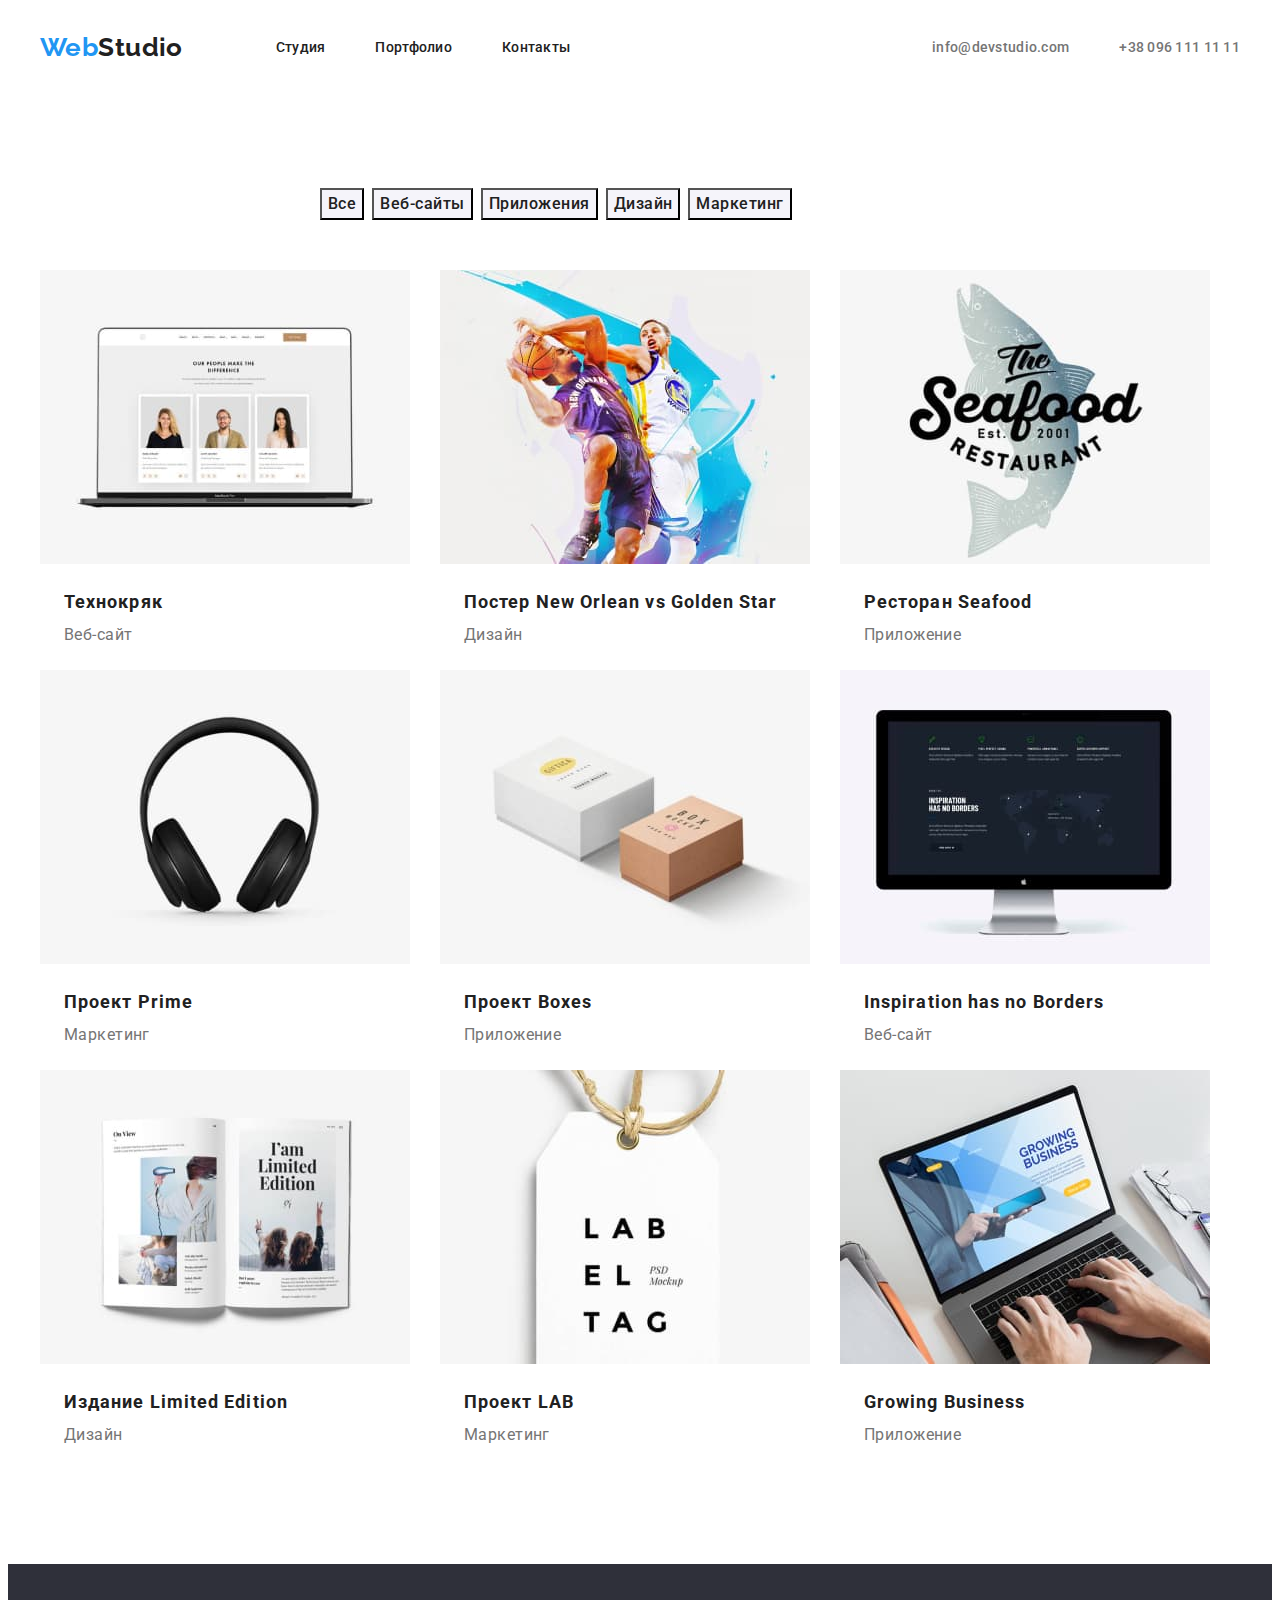
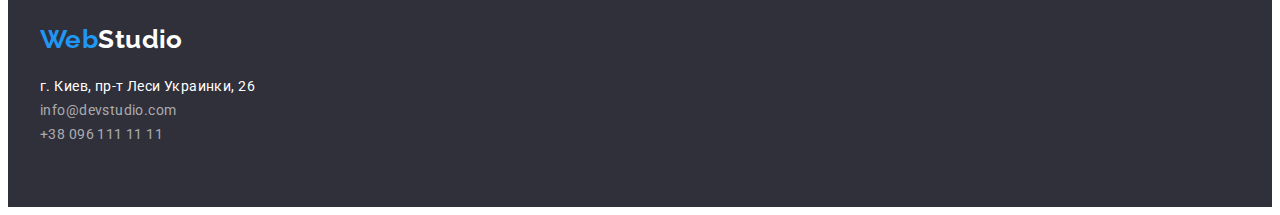
==== portfolio.html @ bc8e120f "Initial commit" ====
<!DOCTYPE html>
<html lang="ru">
<head>
    <meta charset="UTF-8">
    <meta http-equiv="X-UA-Compatible" content="IE=edge">
    <meta name="viewport" content="width=device-width, initial-scale=1.0">
    <link rel="preconnect" href="https://fonts.googleapis.com">
    <link rel="preconnect" href="https://fonts.gstatic.com" crossorigin>
    <link href="https://fonts.googleapis.com/css2?family=Raleway:wght@700&family=Roboto:wght@400;500;700&display=swap"
        rel="stylesheet">
    <title>Portfolio</title>
    <link rel="stylesheet" href="https://cdnjs.cloudflare.com/ajax/libs/modern-normalize/1.1.0/modern-normalize.min.css"
        integrity="sha512-wpPYUAdjBVSE4KJnH1VR1HeZfpl1ub8YT/NKx4PuQ5NmX2tKuGu6U/JRp5y+Y8XG2tV+wKQpNHVUX03MfMFn9Q=="
        crossorigin="anonymous" referrerpolicy="no-referrer" />
    <link rel="stylesheet" href="./css/styles.css">
</head>
<body>
    <header class="header">
        <div class="container header-container">
        <a class="logo link" href="./index.html"><span class="logo-web">Web</span>Studio</a>
        <nav class="header-list">
            <ul class="header-list list">
                <li><a class="header-item link accent-effect" href="./index.html">Студия</a></li>
                <li><a class="header-item link accent-effect" href="./portfolio.html">Портфолио</a></li>
                <li><a class="header-item link accent-effect" href="">Контакты</a></li>
            </ul>
        </nav>
    
        <ul class="list header-conect">
            <li><a class="header-mail link accent-effect" href="mailto:info@devstudio.com">info@devstudio.com</a></li>
            <li><a class="header-tel link accent-effect" href="tel:+380961111111">+38 096 111 11 11</a></li>
        </ul>
        </div>
        </header>

    <main>
        <section class="our-worck">
            <div class="container">
            <h1 class="visually-hidden">Наша работа</h1>
            <ul class="list gallary-buttons">
                <li><button class="portfolio-but" type="button">Все</button></li>
                <li><button class="portfolio-but" type="button">Веб-сайты</button></li>
                <li><button class="portfolio-but" type="button">Приложения</button></li>
                <li><button class="portfolio-but" type="button">Дизайн</button></li>
                <li><button class="portfolio-but portfolio-last-but" type="button">Маркетинг</button></li>
            </ul>
            <ul class="list gallary-container">
                    <li class="gallary-element">
                        <img src="./images/technokryk.jpg" alt="технокряк" width="370" height="294">
                        <div class="porfolio-card">
                        <h3 class="portfolio-maine-top-text">Технокряк</h3>
                        <p class="portfolio-maine-bot-text">Веб-сайт</p>
                        </div>
                    </li>
                    <li class="gallary-element" class="gallary-element">
                        <img src="./images/nba.jpg" alt="нба" width="370" height="294">
                        <div class="porfolio-card">
                        <h3 class="portfolio-maine-top-text">Постер <span lang="en">New Orlean vs Golden Star</span></h3>
                        <p class="portfolio-maine-bot-text">Дизайн</p>
                        </div>
                    </li>
                    <li class="gallary-element" class="gallary-element">
                        <img src="./images/seafood.jpg" alt="морская еда" width="370" height="294">
                        <div class="porfolio-card">
                        <h3 class="portfolio-maine-top-text">Ресторан <span lang="en">Seafood</span></h3>
                        <p class="portfolio-maine-bot-text">Приложение</p>
                        </div>
                    </li>
                    <li class="gallary-element" class="gallary-element">
                        <img src="./images/headphones.jpg" alt="наушники" width="370" height="294">
                        <div class="porfolio-card">
                        <h3 class="portfolio-maine-top-text">Проект <span lang="en">Prime</span></h3>
                        <p class="portfolio-maine-bot-text">Маркетинг</p>
                        </div>
                    </li>
                    <li class="gallary-element" class="gallary-element">
                        <img src="./images/boxes.jpg" alt="коробки" width="370" height="294">
                        <div class="porfolio-card">
                        <h3 class="portfolio-maine-top-text">Проект <span lang="en">Boxes</span></h3>
                        <p class="portfolio-maine-bot-text">Приложение</p>
                        </div>
                    </li>
                    <li class="gallary-element" class="gallary-element">
                        <img src="./images/monitor.jpg" alt="монитор" width="370" height="294">
                        <div class="porfolio-card">
                        <h3 class="portfolio-maine-top-text" lang="en">Inspiration has no Borders</h3>
                        <p class="portfolio-maine-bot-text">Веб-сайт</p>
                        </div>
                    </li>
                    <li class="gallary-element">
                        <img src="./images/magazine.jpg" alt="журнал" width="370" height="294">
                        <div class="porfolio-card">
                        <h3 class="portfolio-maine-top-text">Издание <span lang="en">Limited Edition</span></h3>
                        <p class="portfolio-maine-bot-text">Дизайн</p>
                        </div>
                    </li>
                    <li class="gallary-element">
                        <img src="./images/lab.jpg" alt="ярлык" width="370" height="294">
                        <div class="porfolio-card">
                        <h3 class="portfolio-maine-top-text">Проект <span lang="en">LAB</span></h3>
                        <p class="portfolio-maine-bot-text">Маркетинг</p>
                        </div>
                    </li>
                    <li class="gallary-element">
                        <img src="./images/laptop.jpg" alt="бизнес" width="370" height="294">
                        <div class="porfolio-card">
                        <h3 class="portfolio-maine-top-text" lang="en">Growing Business</h3>
                        <p class="portfolio-maine-bot-text">Приложение</p>
                        </div>
                    </li>
            </ul>
            </div>
        </section>

    </main>
    
    <footer class="footer">
        <div class="container">
        <a class="logo-foot link" href=""><span class="logo-web">Web</span>Studio</a>
        <address>
            <ul class="list">
                <li><a class="adress link accent-effect" href="https://goo.gl/maps/cz5JKj4KXC8Sq8Zu7" target="_blank"
                        rel="noopener nofollow noreferrer">г. Киев, пр-т Леси Украинки, 26
                    </a>
                </li>
                <li><a class="footer-mail link accent-effect" href="mailto:info@devstudio.com">info@devstudio.com</a></li>
                <li><a class="footer-tel link accent-effect" href="tel:+380961111111">+38 096 111 11 11</a></li>
            </ul>
        </address>
        </div>
    </footer>
</body>
</html>
---- css/styles.css ----
:root {
    --accent-color: #2196F3;
    --second-acent-color: #ffffff;
    --but-alt-color: #188CE8;
    --maine-text-color:#757575;
    --big-text-color: #212121;
    --footer-background: #2F303A;
    --footer-mail-tel-color: rgba(255, 255, 255, 0.6);
    --portfolio-but-color: #F5F4FA;
    --link-mail-color: #757575;
    --padding: 47px;
}

p,
h1,
h2,
h3,
h4,
h5,
h6 {
    margin: 0;
}

ul,
ol {
    margin: 0;
    padding-left: 0;
}

img {
    display: block;
}

button {
    cursor: pointer;
}

body {
    font-family: "Roboto", sans-serif;
    color: #757575;
    background-color: #FFFFFF;
    font-size: 14px;
    letter-spacing: 0.03em;
}

.container {
    width: 1200px;
    margin: 0 auto;
    padding-left: 15px;
    padding-right: 15px;
    
}

.list {
    list-style: none;
}

.link {
    text-decoration: none;
}

.accent-effect:hover,
.accent-effect:focus {
    color: var(--accent-color);
}

.visually-hidden {
    position: absolute;
    white-space: nowrap;
    width: 1px;
    height: 1px;
    overflow: hidden;
    border: 0;
    padding: 0;
    clip: rect(0 0 0 0);
    clip-path: inset(50%);
    margin: -1px;
}

/* --------------------------HEADER-------------------------- */

.header-container {
    display: flex;
    align-items: center;
}

.header {
    padding-top: 24px;
    padding-bottom: 25px;
        
} 

.logo {
    font-family: 'Raleway';
    font-weight: 700;
    font-size: 26px;
    line-height: 1.19;
    color: var(--big-text-color);
}

.logo{
    margin-right: 93px;
}

.logo-web {
    color: var(--accent-color);
}

.header-list {
    display: flex;
    align-items: center;
        
}

.header-item {
    margin-right: 50px;
}

.header-item-lc {
    margin-right: 0px;
}

.header-item {
    font-weight: 500;
    line-height: 1.14;
    letter-spacing: 0.02em;
    color: var(--big-text-color);
}

.header-mail, 
.header-tel {
    font-weight: 500;
    line-height: 1.14;
    letter-spacing: 0.02em;
    color: var(--link-mail-color);
}

.header-mail {
    margin-right: 50px;
}

.header-conect {
    display: flex;
    align-items: center;
    margin-left: auto;
}

/* --------------------------Hero-------------------------- */
.hero {
    background-color: #2F303A;
    text-align: center;
    padding-top: 200px;
    padding-bottom: 200px;
}

.hero-text {
font-weight: 900;
font-size: 44px;
line-height: 1.36;
text-align: center;
letter-spacing: 0.06em;
text-transform: uppercase;
color: var(--second-acent-color); 
}

.hero-text {
    max-width: 696px;
    margin-left: auto;
    margin-right: auto;
    
    
    margin-bottom: 30px;
    
    
}

.hero-but {
    font-family: "Roboto";
    font-weight: 700;
    font-size: 16px;
    line-height: 1.88;
    display: flex;
    align-items: center;
    text-align: center;
    letter-spacing: 0.06em;
    cursor: pointer;
    color: var(--second-acent-color);
    background-color: var(--accent-color);
}

.hero-but {
    display: block;
    margin-right: auto;
    margin-left: auto;
    padding: 10px 32px;
}
.hero-but:hover {
background-color: var(--but-alt-color);
} 

/* --------------------------Our advantages-------------------------- */

.about-adv {
    padding-top: 94px;
    padding-bottom: var(--padding);
}

.about-adv-text {
    display: flex;
    justify-content: space-between;
            
}

.about-adv-text: not(:last-child) {
    margin-right: 30px;
}

.about-top-text {
        font-weight: 700;
        font-size: 14px;
        line-height: 1.14;
        text-transform: uppercase;
        color: var(--big-text-color);
        
}

.about-top-text {
    margin-top: 0;
    margin-bottom: 10px;
    max-width: 270px;
}

.about-bot-text {
        font-weight: 400;
        line-height:1.71;
        max-width: 270px
}


/* --------------------------About Studio-------------------------- */

.about-studio {
    padding-top: var(--padding);
    padding-bottom: 94px;
}


.about-studio-text {
    font-weight: 700;
    font-size: 36px;
    line-height:1.16;
    text-align: center;
    color: var(--big-text-color);
}

.about-studio-text {
    max-width: 376px;
    margin-left: auto;
    margin-right: auto;
    margin-bottom: 50px;
}

.about-studio-img {
    display: flex;
    justify-content: space-between;
    margin-right: 30px;
}

/* --------------------------Our team-------------------------- */

.our-team {
    background-color: var(--portfolio-but-color);
}

.our-team-content {
    display: flex;
    justify-content: space-between;
    
}
.our-team-content: not(:last-child) {
    margin-right: 30px;
}

.our-team-maine-text {
    margin-right: auto;
    margin-left: auto;
    margin-bottom: 50px;
    text-align: center;
}

.our-team-card {
    text-align: center;
    padding-top: 30px;
    padding-bottom: 30px;

}

.our-team {
    padding-bottom: 94px;
}

.our-team-maine-text {
        font-weight: 700;
        font-size: 36px;
        line-height: 1.16;
        
        color: var(--big-text-color);
}

.our-team-top-text {
    font-weight: 500;
    font-size: 16px;
    line-height: 1.19;
    
    color: var(--big-text-color);
}

.our-team-top-text {
    margin-top: 0;
    margin-bottom: 10px;}


.our-team-bot-text {
        font-weight: 400;
        font-size: 16px;
        line-height: 1.19;
        
}


/* --------------------------Footer-------------------------- */

.footer {
    padding-top: 60px;
    padding-bottom: 60px;
}

.footer {
background-color: var(--footer-background);
}
.logo-foot {
        font-family: 'Raleway';
        font-weight: 700;
        font-size: 26px;
        line-height: 1.19;
        color: var(--second-acent-color);
}

.logo-foot {
    display: block;
    padding-bottom: 20px;
}

.footer-conect {
    display: flex;
    flex-direction: column;
    justify-content: space-between;

}

.footer-conect {
    margin-left: auto;
    padding-bottom: 9px;
}

.adress {
        font-style: normal;
        font-weight: 400;
        line-height: 1.71;
        color: var(--second-acent-color);
}

.footer-mail {
        font-style: normal;
        font-weight: 400;
        line-height: 1.71;
        color: var(--footer-mail-tel-color)
    }

.footer-tel {
        font-style: normal;
        font-weight: 400;
        line-height: 1.71;
        color: var(--footer-mail-tel-color)
    }

/* --------------------------Portfolio-------------------------- */

.portfolio-but {
        font-family: 'Roboto';
        font-weight: 500;
        font-size: 16px;
        line-height: 1.62;
        text-align: center;
        letter-spacing: 0.03em;
        color: var(--big-text-color);
        background-color: var(--portfolio-but-color);
        margin-right: 8px;
}

.portfolio-last-but {
    margin-right: 0px;
}

.portfolio-but:hover,
.portfolio-but:focus {
    background-color: var(--accent-color);
    color: var(--second-acent-color);
}
.gallary-buttons {
    padding-top: 100px;
    padding-left: 280px;
}

.gallary-buttons {
    display: flex;
    padding-bottom: 50px;
}


.portfolio-maine-top-text {
        font-weight: 700;
        font-size: 18px;
        line-height: 2;
        letter-spacing: 0.06em;
        color: var(--big-text-color);
}

.portfolio-maine-bot-text {
        font-weight: 400;
        font-size: 16px;
        line-height: 1.88;        
}

.gallary-container {
    display: flex;
    flex-wrap: wrap;
    padding-bottom: 94px;
    
}

.gallary-element {
    width: 370px;
    margin-right: 30px;
}

.gallary-element:nth-child(3n) {
    margin-right: 0px;
}

.porfolio-card {
    margin-left: 24px;
    padding-top: 20px;
    padding-bottom: 20px;
}
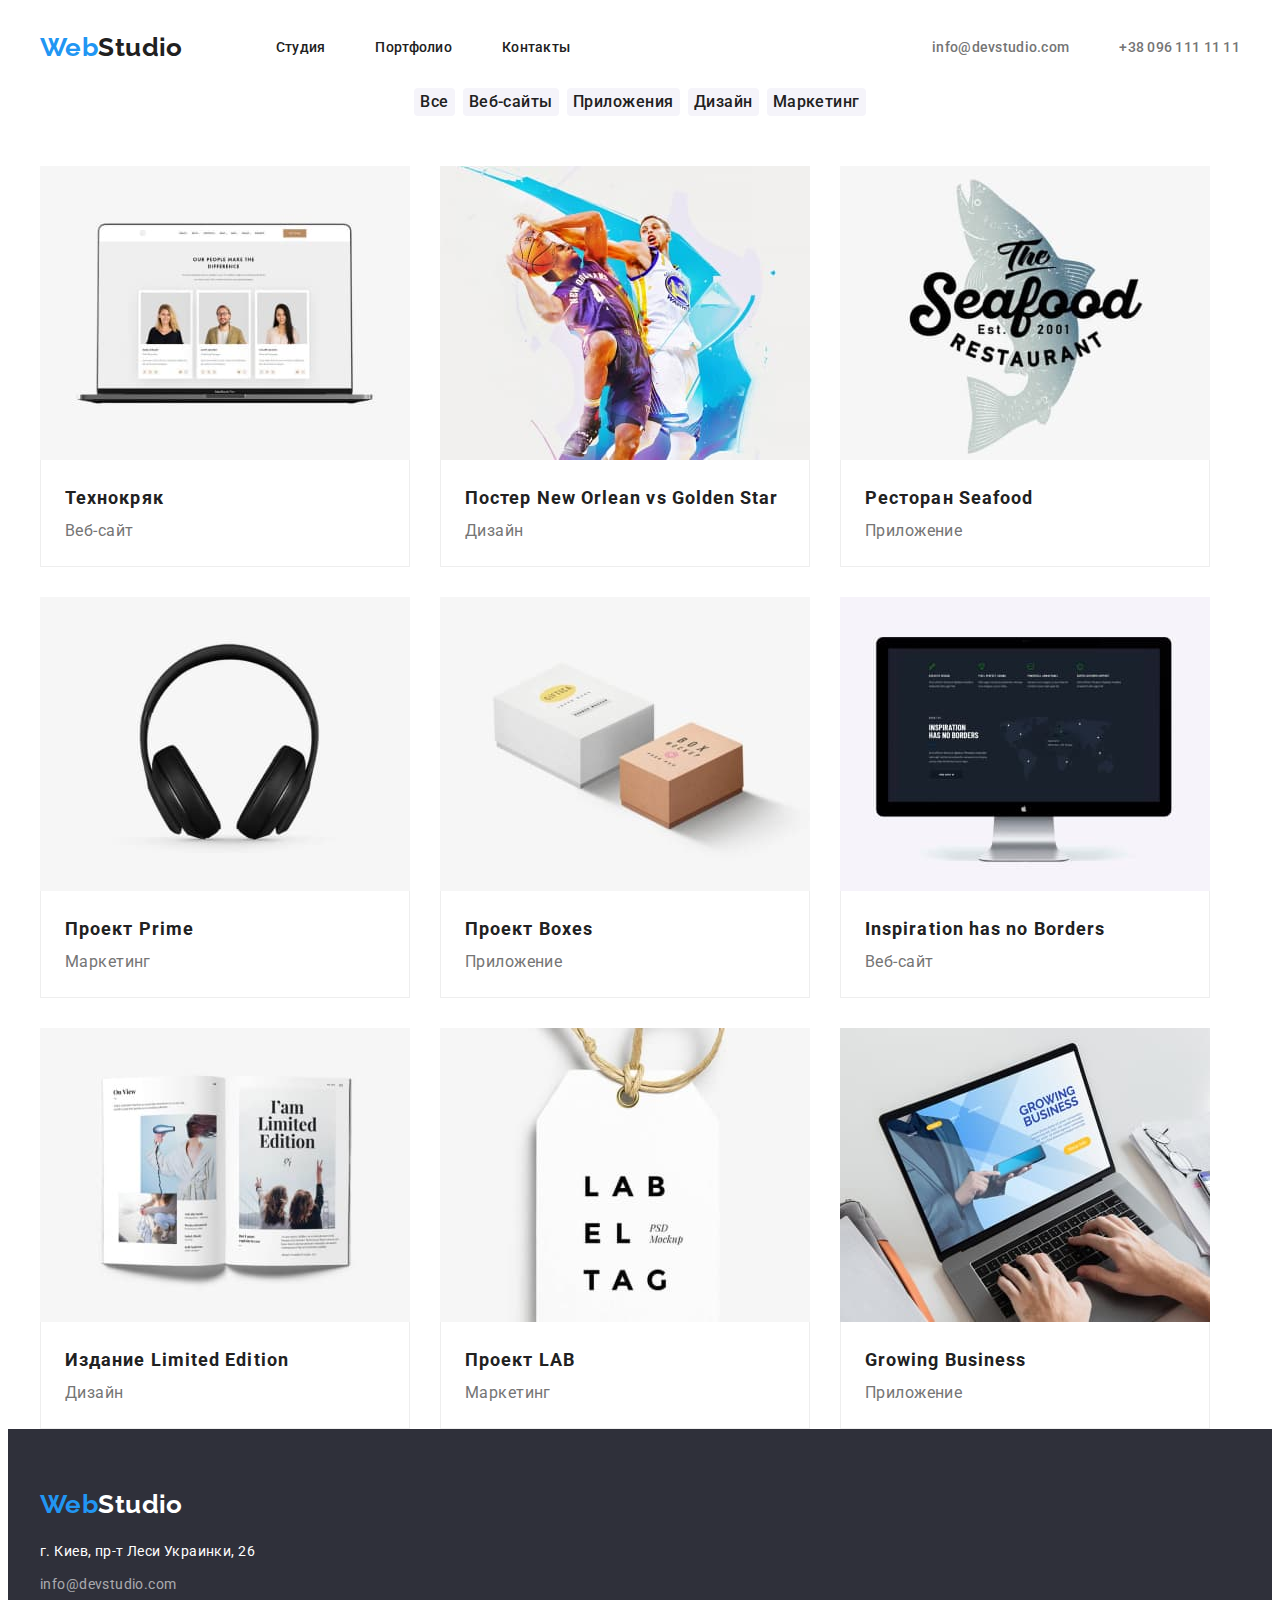
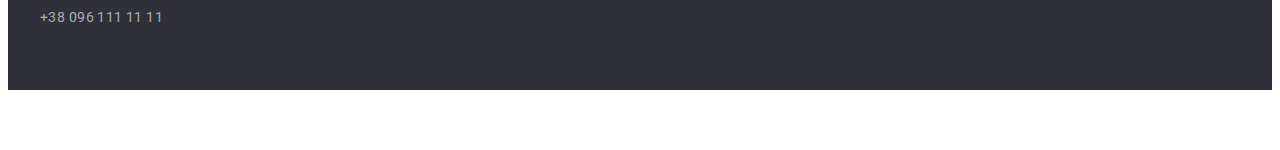
==== commit 12467042: "Changes" ====
--- a/portfolio.html
+++ b/portfolio.html
@@ -20,15 +20,15 @@
         <a class="logo link" href="./index.html"><span class="logo-web">Web</span>Studio</a>
         <nav class="header-list">
             <ul class="header-list list">
-                <li><a class="header-item link accent-effect" href="./index.html">Студия</a></li>
-                <li><a class="header-item link accent-effect" href="./portfolio.html">Портфолио</a></li>
-                <li><a class="header-item link accent-effect" href="">Контакты</a></li>
+                <li class="header-list-links"><a class="header-item link accent-effect" href="./index.html">Студия</a></li>
+                <li class="header-list-links"><a class="header-item link accent-effect" href="./portfolio.html">Портфолио</a></li>
+                <li class="header-list-links"><a class="header-item link accent-effect" href="">Контакты</a></li>
             </ul>
         </nav>
     
         <ul class="list header-conect">
-            <li><a class="header-mail link accent-effect" href="mailto:info@devstudio.com">info@devstudio.com</a></li>
-            <li><a class="header-tel link accent-effect" href="tel:+380961111111">+38 096 111 11 11</a></li>
+            <li class="header-conect-item"><a class="header-mail link accent-effect" href="mailto:info@devstudio.com">info@devstudio.com</a></li>
+            <li class="header-conect-item"><a class="header-tel link accent-effect" href="tel:+380961111111">+38 096 111 11 11</a></li>
         </ul>
         </div>
         </header>
@@ -118,13 +118,13 @@
         <div class="container">
         <a class="logo-foot link" href=""><span class="logo-web">Web</span>Studio</a>
         <address>
-            <ul class="list">
-                <li><a class="adress link accent-effect" href="https://goo.gl/maps/cz5JKj4KXC8Sq8Zu7" target="_blank"
+            <ul class="list footer-conect">
+                <li class="footer-conect-item"><a class="adress link accent-effect" href="https://goo.gl/maps/cz5JKj4KXC8Sq8Zu7" target="_blank"
                         rel="noopener nofollow noreferrer">г. Киев, пр-т Леси Украинки, 26
                     </a>
                 </li>
-                <li><a class="footer-mail link accent-effect" href="mailto:info@devstudio.com">info@devstudio.com</a></li>
-                <li><a class="footer-tel link accent-effect" href="tel:+380961111111">+38 096 111 11 11</a></li>
+                <li class="footer-conect-item"><a class="footer-mail link accent-effect" href="mailto:info@devstudio.com">info@devstudio.com</a></li>
+                <li class="footer-conect-item"><a class="footer-tel link accent-effect" href="tel:+380961111111">+38 096 111 11 11</a></li>
             </ul>
         </address>
         </div>
--- a/css/styles.css
+++ b/css/styles.css
@@ -8,7 +8,8 @@
     --footer-mail-tel-color: rgba(255, 255, 255, 0.6);
     --portfolio-but-color: #F5F4FA;
     --link-mail-color: #757575;
-    --padding: 47px;
+    --big-padding: 94px;
+    --small-margin: 30px;
 }
 
 p,
@@ -109,15 +110,19 @@
 .header-list {
     display: flex;
     align-items: center;
-        
-}
-
+    }
+
+.header-list-links {
+    text-align: center;
+    margin-right: 50px;
+    }
+
+.header-list-links:last-child {
+    margin-right: 0px; 
+    
+}
 .header-item {
-    margin-right: 50px;
-}
-
-.header-item-lc {
-    margin-right: 0px;
+    padding: 15px 0px 15px 0px;
 }
 
 .header-item {
@@ -135,14 +140,23 @@
     color: var(--link-mail-color);
 }
 
-.header-mail {
-    margin-right: 50px;
-}
 
 .header-conect {
     display: flex;
     align-items: center;
     margin-left: auto;
+}
+
+.header-conect-item {
+    margin-right: 50px;
+}
+
+.header-conect-item:last-child {
+    margin-right: 0px;
+}
+
+.header-mail, .header-tel {
+    padding: 15px 0px 15px 0px;
 }
 
 /* --------------------------Hero-------------------------- */
@@ -167,11 +181,7 @@
     max-width: 696px;
     margin-left: auto;
     margin-right: auto;
-    
-    
-    margin-bottom: 30px;
-    
-    
+    margin-bottom: var(--small-margin);    
 }
 
 .hero-but {
@@ -183,17 +193,17 @@
     align-items: center;
     text-align: center;
     letter-spacing: 0.06em;
+    border: none;
+    border-radius: 4px;
     cursor: pointer;
     color: var(--second-acent-color);
     background-color: var(--accent-color);
-}
-
-.hero-but {
     display: block;
     margin-right: auto;
     margin-left: auto;
     padding: 10px 32px;
 }
+
 .hero-but:hover {
 background-color: var(--but-alt-color);
 } 
@@ -201,19 +211,24 @@
 /* --------------------------Our advantages-------------------------- */
 
 .about-adv {
-    padding-top: 94px;
-    padding-bottom: var(--padding);
+    padding-top: var(--big-padding);
+    padding-bottom: var(--big-padding);
 }
 
 .about-adv-text {
     display: flex;
-    justify-content: space-between;
-            
-}
-
-.about-adv-text: not(:last-child) {
-    margin-right: 30px;
-}
+
+}
+
+.about-top-text-item {
+margin-right: var(--small-margin);
+}
+
+.about-top-text-item:last-child {
+    margin-right: 0px;
+}
+    
+
 
 .about-top-text {
         font-weight: 700;
@@ -240,8 +255,7 @@
 /* --------------------------About Studio-------------------------- */
 
 .about-studio {
-    padding-top: var(--padding);
-    padding-bottom: 94px;
+    padding-bottom: var(--big-padding);
 }
 
 
@@ -254,16 +268,18 @@
 }
 
 .about-studio-text {
-    max-width: 376px;
-    margin-left: auto;
-    margin-right: auto;
     margin-bottom: 50px;
 }
 
+.about-studio-list {
+    display: flex;
+}
+
 .about-studio-img {
-    display: flex;
-    justify-content: space-between;
-    margin-right: 30px;
+    margin-right: var(--small-margin);}
+
+.about-studio-img:last-child {
+    margin-right: 0px;
 }
 
 /* --------------------------Our team-------------------------- */
@@ -274,11 +290,23 @@
 
 .our-team-content {
     display: flex;
-    justify-content: space-between;
-    
-}
-.our-team-content: not(:last-child) {
-    margin-right: 30px;
+}
+
+.our-team-box {
+background: #FFFFFF;
+box-shadow: 0px 1px 3px rgba(0, 0, 0, 0.12),
+0px 1px 1px rgba(0, 0, 0, 0.14),
+0px 2px 1px rgba(0, 0, 0, 0.2);
+border-radius: 0px 0px 4px 4px; 
+}
+
+
+.our-team-box {
+    margin-right: var(--small-margin);
+}
+
+.our-team-box:last-child {
+    margin-right: 0px;
 }
 
 .our-team-maine-text {
@@ -296,14 +324,13 @@
 }
 
 .our-team {
-    padding-bottom: 94px;
+    padding-bottom: var(--big-padding);
 }
 
 .our-team-maine-text {
         font-weight: 700;
         font-size: 36px;
         line-height: 1.16;
-        
         color: var(--big-text-color);
 }
 
@@ -311,7 +338,6 @@
     font-weight: 500;
     font-size: 16px;
     line-height: 1.19;
-    
     color: var(--big-text-color);
 }
 
@@ -332,7 +358,7 @@
 
 .footer {
     padding-top: 60px;
-    padding-bottom: 60px;
+    margin-bottom: 60px;
 }
 
 .footer {
@@ -348,19 +374,20 @@
 
 .logo-foot {
     display: block;
-    padding-bottom: 20px;
+    margin-bottom: 20px;
 }
 
 .footer-conect {
-    display: flex;
-    flex-direction: column;
-    justify-content: space-between;
-
-}
-
-.footer-conect {
-    margin-left: auto;
-    padding-bottom: 9px;
+    padding-bottom: 60px;
+}
+
+.footer-conect-item {
+    display: table;
+    margin-bottom: 9px;
+}
+
+.footer-conect-item:last-child {
+    margin-bottom: 0px;
 }
 
 .adress {
@@ -393,6 +420,8 @@
         line-height: 1.62;
         text-align: center;
         letter-spacing: 0.03em;
+        border: none;
+        border-radius: 4px;
         color: var(--big-text-color);
         background-color: var(--portfolio-but-color);
         margin-right: 8px;
@@ -407,14 +436,11 @@
     background-color: var(--accent-color);
     color: var(--second-acent-color);
 }
+
 .gallary-buttons {
-    padding-top: 100px;
-    padding-left: 280px;
-}
-
-.gallary-buttons {
-    display: flex;
-    padding-bottom: 50px;
+    display: flex;
+    justify-content: center;
+    margin-bottom: 50px;
 }
 
 
@@ -435,21 +461,26 @@
 .gallary-container {
     display: flex;
     flex-wrap: wrap;
-    padding-bottom: 94px;
     
 }
 
 .gallary-element {
     width: 370px;
-    margin-right: 30px;
+    margin-right: var(--small-margin);
+    margin-bottom: var(--small-margin);
+
 }
 
 .gallary-element:nth-child(3n) {
     margin-right: 0px;
 }
 
+.gallary-element:nth-last-child(-n+3) {
+    margin-bottom: 0px;
+}
+
 .porfolio-card {
-    margin-left: 24px;
-    padding-top: 20px;
-    padding-bottom: 20px;
+    padding: 20px 24px;
+    border: 1px solid #EEEEEE;
+    border-top: none;
 }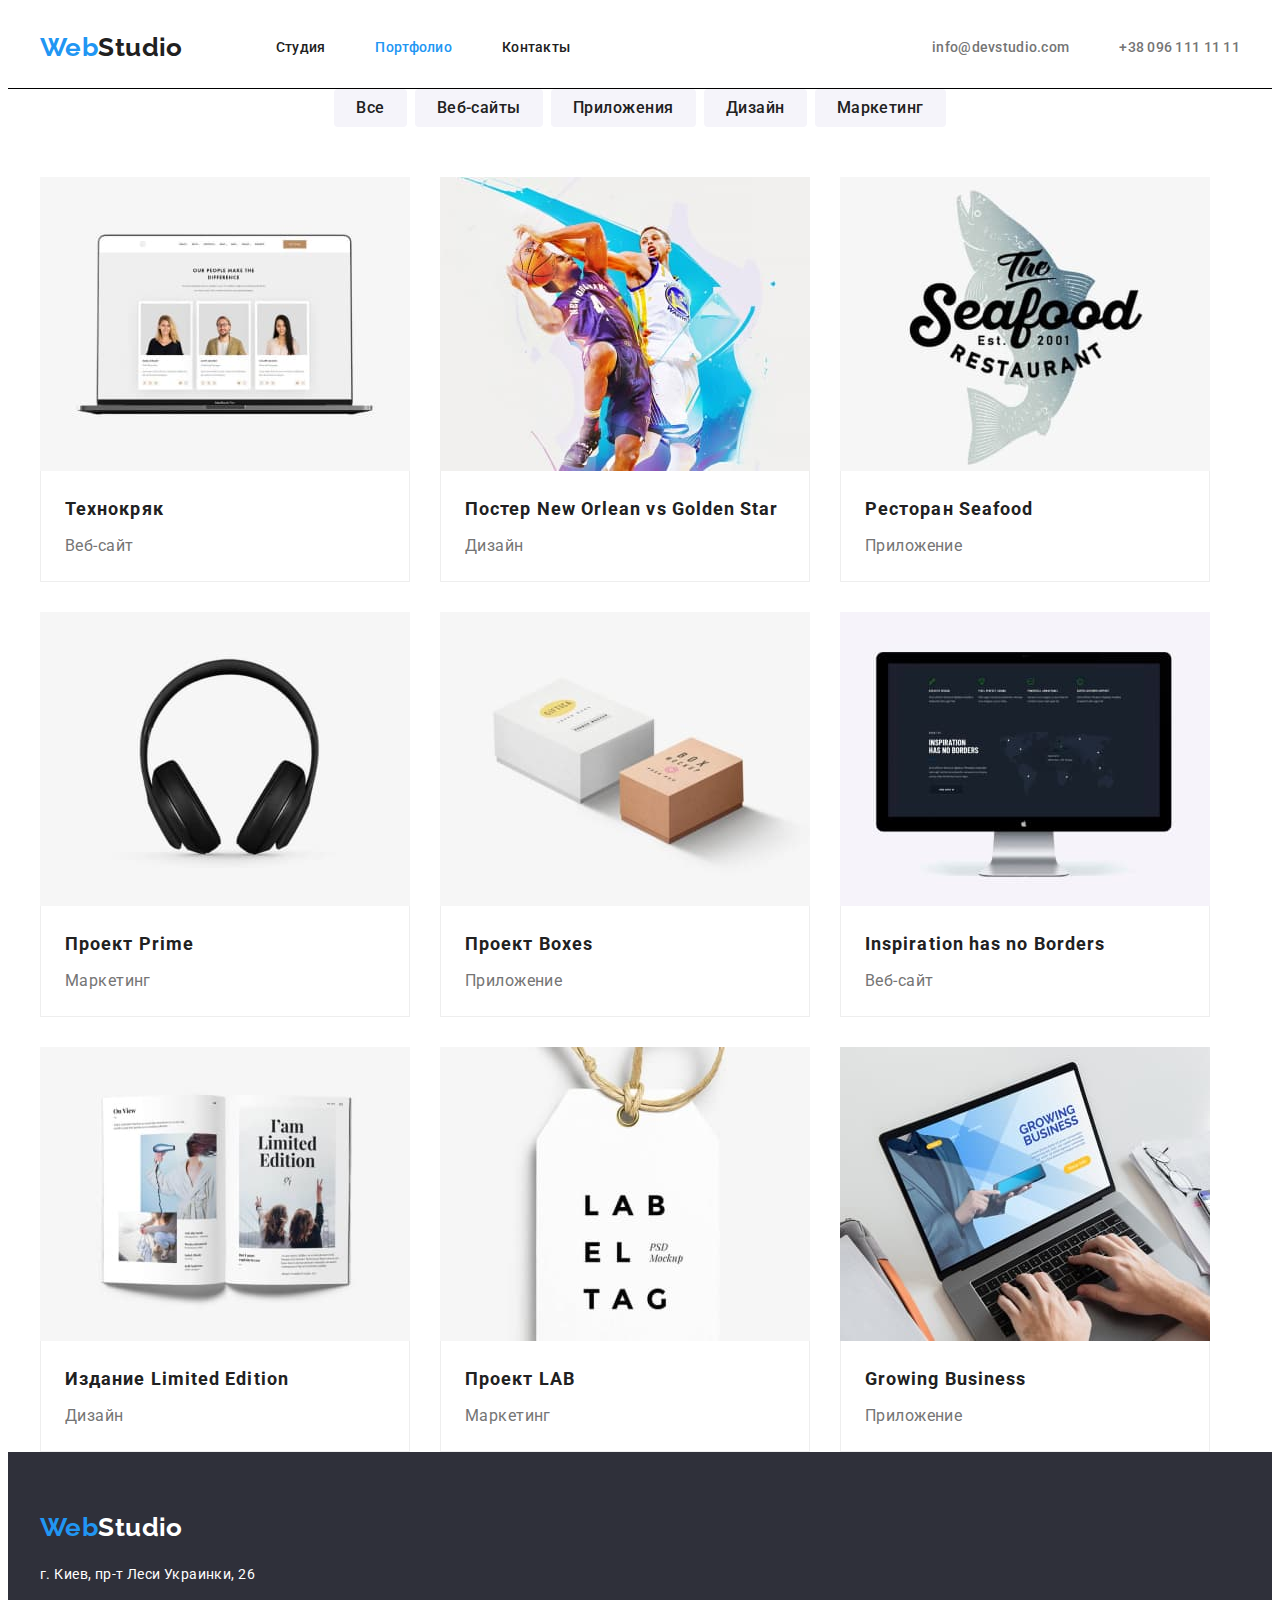
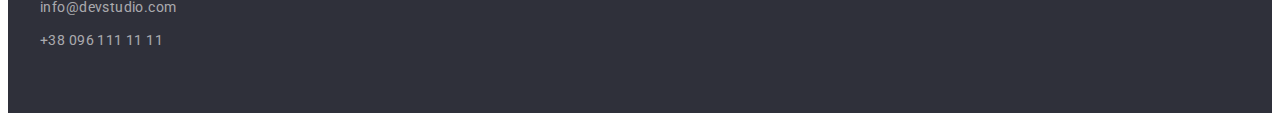
==== commit b594ee78: "Ver 3" ====
--- a/portfolio.html
+++ b/portfolio.html
@@ -15,13 +15,13 @@
     <link rel="stylesheet" href="./css/styles.css">
 </head>
 <body>
-    <header class="header">
+    <header class="header headre-portfolio">
         <div class="container header-container">
         <a class="logo link" href="./index.html"><span class="logo-web">Web</span>Studio</a>
         <nav class="header-list">
             <ul class="header-list list">
                 <li class="header-list-links"><a class="header-item link accent-effect" href="./index.html">Студия</a></li>
-                <li class="header-list-links"><a class="header-item link accent-effect" href="./portfolio.html">Портфолио</a></li>
+                <li class="header-list-links"><a class="header-item link current accent-effect " href="./portfolio.html">Портфолио</a></li>
                 <li class="header-list-links"><a class="header-item link accent-effect" href="">Контакты</a></li>
             </ul>
         </nav>
--- a/css/styles.css
+++ b/css/styles.css
@@ -7,9 +7,10 @@
     --footer-background: #2F303A;
     --footer-mail-tel-color: rgba(255, 255, 255, 0.6);
     --portfolio-but-color: #F5F4FA;
+    --porfolio-card-color: #EEEEEE;
     --link-mail-color: #757575;
-    --big-padding: 94px;
-    --small-margin: 30px;
+    --section-padding: 94px;
+    --tipical-margin: 30px;
 }
 
 p,
@@ -30,6 +31,12 @@
 
 img {
     display: block;
+    max-width: 100%;
+    height: auto;
+}
+
+address {
+    font-style: normal;
 }
 
 button {
@@ -44,6 +51,11 @@
     letter-spacing: 0.03em;
 }
 
+.section {
+    padding-top: 94px;
+    padding-bottom: 94px;
+}
+
 .container {
     width: 1200px;
     margin: 0 auto;
@@ -54,6 +66,8 @@
 
 .list {
     list-style: none;
+    padding-left: 0;
+    margin: 0;
 }
 
 .link {
@@ -64,6 +78,7 @@
 .accent-effect:focus {
     color: var(--accent-color);
 }
+
 
 .visually-hidden {
     position: absolute;
@@ -132,6 +147,10 @@
     color: var(--big-text-color);
 }
 
+.current {
+    color: var(--accent-color);
+}
+
 .header-mail, 
 .header-tel {
     font-weight: 500;
@@ -158,6 +177,8 @@
 .header-mail, .header-tel {
     padding: 15px 0px 15px 0px;
 }
+
+
 
 /* --------------------------Hero-------------------------- */
 .hero {
@@ -181,7 +202,7 @@
     max-width: 696px;
     margin-left: auto;
     margin-right: auto;
-    margin-bottom: var(--small-margin);    
+    margin-bottom: var(--tipical-margin);    
 }
 
 .hero-but {
@@ -211,8 +232,8 @@
 /* --------------------------Our advantages-------------------------- */
 
 .about-adv {
-    padding-top: var(--big-padding);
-    padding-bottom: var(--big-padding);
+    padding-top: var(--section-padding);
+    padding-bottom: var(--section-padding);
 }
 
 .about-adv-text {
@@ -221,7 +242,7 @@
 }
 
 .about-top-text-item {
-margin-right: var(--small-margin);
+margin-right: var(--tipical-margin);
 }
 
 .about-top-text-item:last-child {
@@ -255,7 +276,7 @@
 /* --------------------------About Studio-------------------------- */
 
 .about-studio {
-    padding-bottom: var(--big-padding);
+    padding-bottom: var(--section-padding);
 }
 
 
@@ -276,7 +297,7 @@
 }
 
 .about-studio-img {
-    margin-right: var(--small-margin);}
+    margin-right: var(--tipical-margin);}
 
 .about-studio-img:last-child {
     margin-right: 0px;
@@ -302,7 +323,7 @@
 
 
 .our-team-box {
-    margin-right: var(--small-margin);
+    margin-right: var(--tipical-margin);
 }
 
 .our-team-box:last-child {
@@ -324,7 +345,8 @@
 }
 
 .our-team {
-    padding-bottom: var(--big-padding);
+    padding: var(--section-padding) 0px var(--section-padding) 0px;
+    
 }
 
 .our-team-maine-text {
@@ -358,11 +380,8 @@
 
 .footer {
     padding-top: 60px;
-    margin-bottom: 60px;
-}
-
-.footer {
-background-color: var(--footer-background);
+    padding-bottom: 60px;
+    background-color: var(--footer-background);
 }
 .logo-foot {
         font-family: 'Raleway';
@@ -377,10 +396,6 @@
     margin-bottom: 20px;
 }
 
-.footer-conect {
-    padding-bottom: 60px;
-}
-
 .footer-conect-item {
     display: table;
     margin-bottom: 9px;
@@ -391,7 +406,6 @@
 }
 
 .adress {
-        font-style: normal;
         font-weight: 400;
         line-height: 1.71;
         color: var(--second-acent-color);
@@ -411,6 +425,10 @@
         color: var(--footer-mail-tel-color)
     }
 
+/* --------------------------Header Portfolio-------------------------- */
+.headre-portfolio {
+    border-bottom: 1px solid black;
+}
 /* --------------------------Portfolio-------------------------- */
 
 .portfolio-but {
@@ -424,6 +442,7 @@
         border-radius: 4px;
         color: var(--big-text-color);
         background-color: var(--portfolio-but-color);
+        padding: 6px 22px;
         margin-right: 8px;
 }
 
@@ -450,6 +469,7 @@
         line-height: 2;
         letter-spacing: 0.06em;
         color: var(--big-text-color);
+        margin-bottom: 4px;
 }
 
 .portfolio-maine-bot-text {
@@ -466,8 +486,8 @@
 
 .gallary-element {
     width: 370px;
-    margin-right: var(--small-margin);
-    margin-bottom: var(--small-margin);
+    margin-right: var(--tipical-margin);
+    margin-bottom: var(--tipical-margin);
 
 }
 
@@ -481,6 +501,6 @@
 
 .porfolio-card {
     padding: 20px 24px;
-    border: 1px solid #EEEEEE;
+    border: 1px solid var(--porfolio-card-color);
     border-top: none;
 }